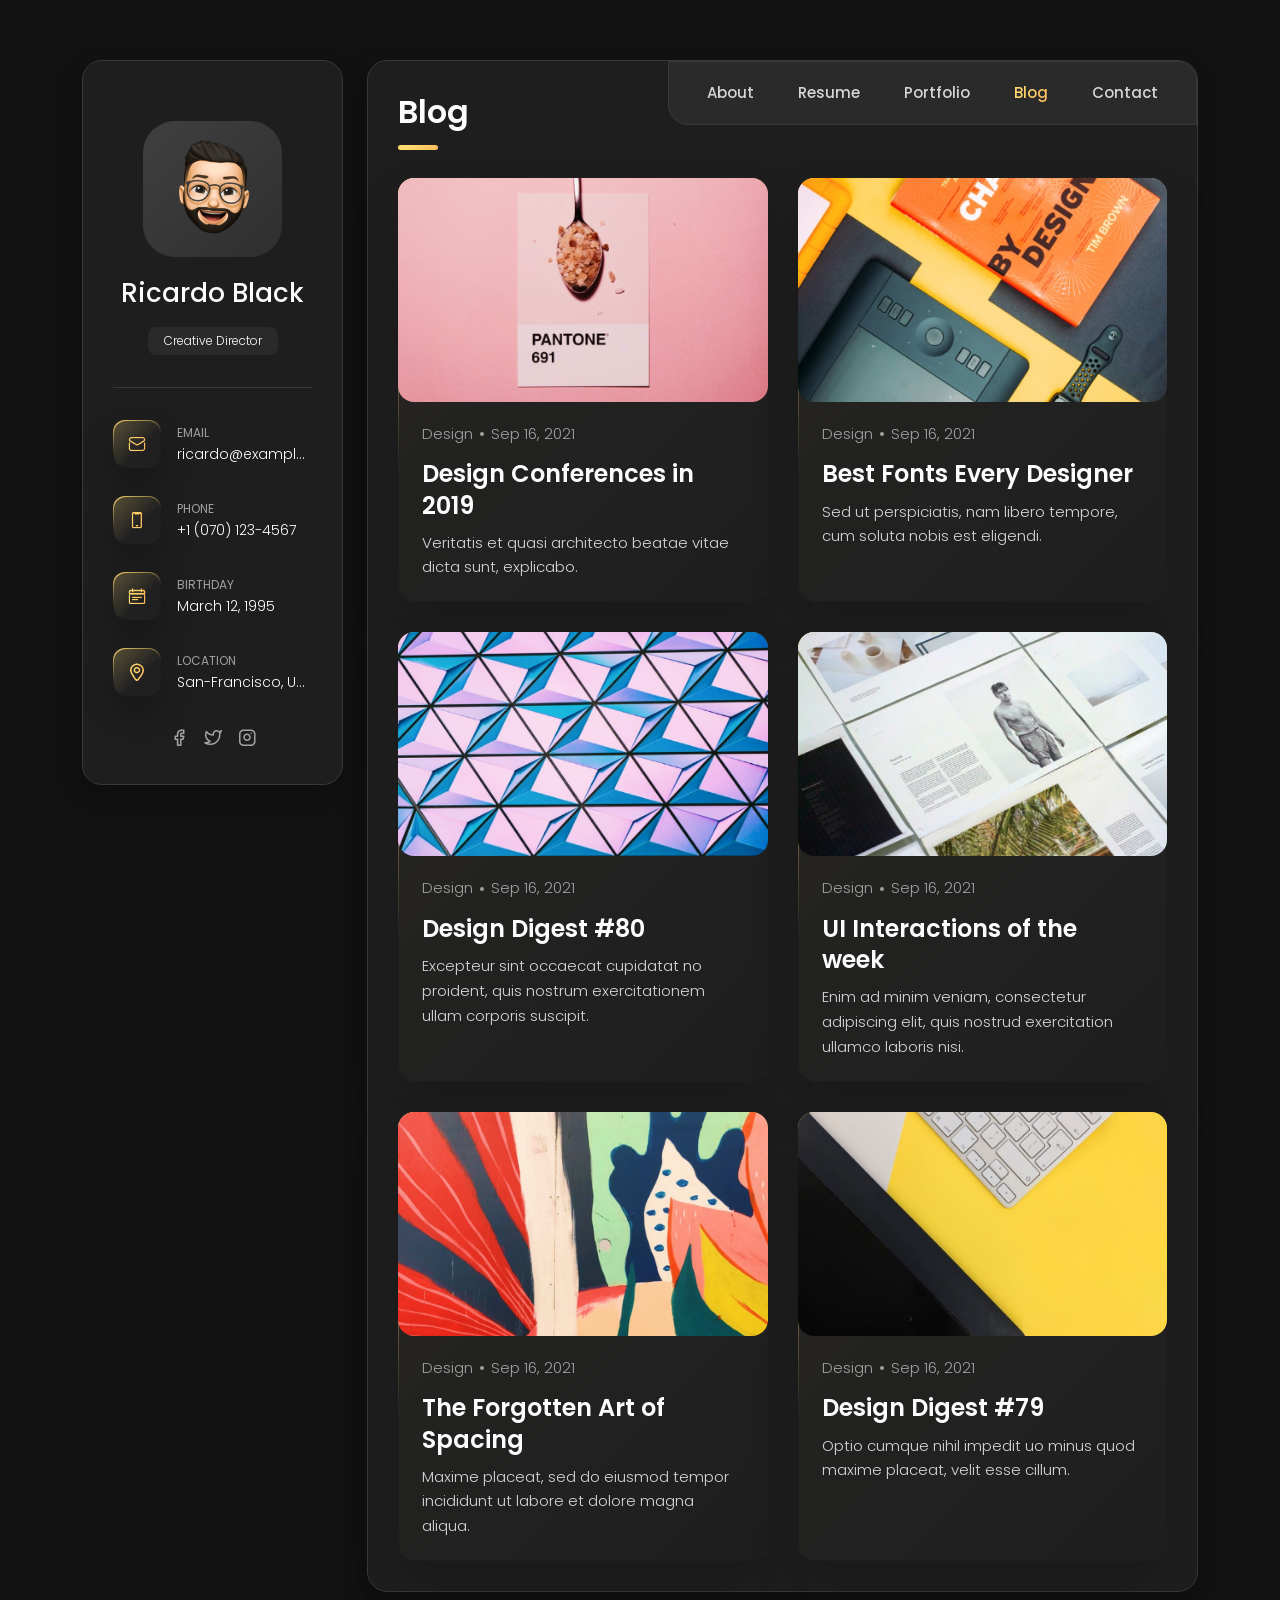
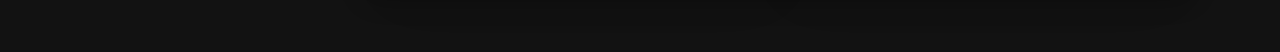
==== blog.html @ 5ff0d402 "Carga template" ====
<!DOCTYPE html>
<html lang="en">


<!-- Mirrored from art-template.ru/vcard4/blog.html by HTTrack Website Copier/3.x [XR&CO'2014], Tue, 07 Sep 2021 22:34:24 GMT -->
<head>
    <meta charset="utf-8" />
    <title>vCard - Blog</title>

	<!-- Meta Data -->
	<meta http-equiv="X-UA-Compatible" content="IE=edge">
	<meta name="viewport" content="width=device-width, initial-scale=1, shrink-to-fit=no">
	<meta name="format-detection" content="telephone=no"/>
    <meta name="format-detection" content="address=no"/>
    <meta name="author" content="ArtTemplate" />
    <meta name="description" content="vCard" />

    <!-- Twitter data -->
    <meta name="twitter:card" content="summary_large_image">
    <meta name="twitter:site" content="@ArtTemplates">
    <meta name="twitter:title" content="vCard">
    <meta name="twitter:description" content="vCard">
    <meta name="twitter:image" content="assets/images/social.html">

    <!-- Open Graph data -->
    <meta property="og:title" content="ArtTemplate" />
    <meta property="og:type" content="website" />
    <meta property="og:url" content="your url website" />
    <meta property="og:image" content="assets/images/social.html" />
    <meta property="og:description" content="vCard" />
    <meta property="og:site_name" content="vCard" />

	<!-- Favicons -->
	<link rel="apple-touch-icon" sizes="144x144" href="assets/images/favicons/apple-touch-icon-144x144.png">
	<link rel="apple-touch-icon" sizes="114x114" href="assets/images/favicons/apple-touch-icon-114x114.png">
	<link rel="apple-touch-icon" sizes="72x72" href="assets/images/favicons/apple-touch-icon-72x72.png">
	<link rel="apple-touch-icon" sizes="57x57" href="assets/images/favicons/apple-touch-icon-57x57.png">
	<link rel="shortcut icon" href="assets/images/favicons/favicon.png" type="image/png">

    <!-- Styles -->
	<link rel="stylesheet" type="text/css" href="assets/styles/vendors/bootstrap.min.css"/>
	<link rel="stylesheet" type="text/css" href="assets/styles/style.css"/>
	
</head>
<body>
    <main class="main">
	    <div class="container gutter-top gutter-bottom">
		    <div class="row sticky-parent">
			    <!-- Sidebar -->
                <aside class="col-12 col-md-12 col-xl-3">
				    <div class="sidebar box-outer sticky-column">
						<!-- My photo -->
						<div class="sidebar__base-info">
					    	<figure class="avatar-box">
                                <img src="assets/images/my-avatar.png" alt="Ricardo Black">
						    </figure>

						    <div class="text-xl-center">
						        <h3 class="title title--h3 sidebar__name">Ricardo Black</h3>
							    <div class="badge">Creative Director</div>
						    </div>

							<button class="btn btn--small btn--icon-right sidebar__btn js-btn-toggle"><span>Show Contacts</span><i class="feathericon-chevron-down"></i></button>
						</div>

						<div class="sidebar__additional-info js-show">
							<div class="separation"></div>
		                    <ul class="details-info">
							    <!-- Email -->
							    <li class="details-info__item">
							        <span class="box icon-box"><i class="font-icon icon-envelope"></i></span>
								    <div class="contacts-block__info">
									    <span class="overhead">Email</span>
									    <a class="text-overflow" href="mailto:ricardo@example.com" title="ricardo@example.com">ricardo@example.com</a>
								    </div>
							    </li>
							    <!-- Phone -->
						 	    <li class="details-info__item">
								    <span class="box icon-box"><i class="font-icon icon-phone"></i></span>
								    <div class="contacts-block__info">
									    <span class="overhead">Phone</span>
							            <span class="text-overflow" title="+1 (070) 123-4567">+1 (070) 123-4567</span>
								    </div>	
							    </li>
								<!-- Birthday -->
					            <li class="details-info__item">
								    <span class="box icon-box"><i class="font-icon icon-calendar"></i></span>
								    <div class="contacts-block__info">
									    <span class="overhead">Birthday</span>
							            <span class="text-overflow" title="March 12, 1995">March 12, 1995</span>
								    </div>
							    </li>
								<!-- Location -->
						        <li class="details-info__item">
								    <span class="box icon-box"><i class="font-icon icon-location"></i></span>
								    <div class="contacts-block__info">
									    <span class="overhead">Location</span>
									    <span class="text-overflow" title="San-Francisco, USA">San-Francisco, USA</span>
								    </div>
							    </li>
					        </ul>
						    <div class="separation d-xl-none"></div>

						    <!-- Social -->
						    <div class="social">
							    <a class="social__link" href="https://www.facebook.com/"><i class="feathericon-facebook"></i></a>
							    <a class="social__link" href="https://www.behance.com/"><i class="feathericon-twitter"></i></a>
						  	    <a class="social__link" href="https://www.linkedin.com/"><i class="feathericon-instagram"></i></a>
						    </div>
						</div>	
					</div>	
		        </aside>
		        
				<!-- Content -->
		        <div class="col-12 col-md-12 col-xl-9">
				    <div class="box-outer pb-0">
					    <!-- Menu -->
						<div class="nav-container">
						    <ul class="nav">
                                <li class="nav__item"><a href="index-2.html">About</a></li>
								<li class="nav__item"><a href="resume.html">Resume</a></li>
                                <li class="nav__item"><a href="portfolio.html">Portfolio</a></li>
                                <li class="nav__item"><a class="active" href="blog.html">Blog</a></li>
                                <li class="nav__item"><a href="contact.html">Contact</a></li>
                            </ul>
						</div>
						
					    <!-- About -->
						<div class="pb-0 pb-sm-2">
		                    <h1 class="title title--h1 title__separate">Blog</h1>
					    </div>

						<!-- News -->
						<div class="news-grid">
							<!-- Post -->
							<article class="news-item box">
							    <div class="news-item__image-wrap">
									<a class="news-item__link" href="single-post.html"></a>
								    <img class="cover lazyload" src="assets/images/news/news-1.html" alt="" />
								</div>
								<div class="news-item__caption">
									<div class="news-item__date"><span>Design</span>Sep 16, 2021</div>
								    <h2 class="title title--h2"><a href="single-post.html">Design Conferences in 2019</a></h2>
									<p>Veritatis et quasi architecto beatae vitae dicta sunt, explicabo.</p>
								</div>
							</article>

							<!-- Post -->
							<article class="news-item box">
							    <div class="news-item__image-wrap">
									<a class="news-item__link" href="single-post.html"></a>
								    <img class="cover lazyload" src="assets/images/news/news-2.jpg" alt="" />
								</div>
								<div class="news-item__caption">
									<div class="news-item__date"><span>Design</span>Sep 16, 2021</div>
								    <h2 class="title title--h2"><a href="single-post.html">Best Fonts Every Designer</a></h2>
									<p>Sed ut perspiciatis, nam libero tempore, cum soluta nobis est eligendi.</p>
								</div>
							</article>

							<!-- Post -->
							<article class="news-item box">
							    <div class="news-item__image-wrap">
									<a class="news-item__link" href="single-post.html"></a>
								    <img class="cover lazyload" src="assets/images/news/news-3.jpg" alt="" />
								</div>
								<div class="news-item__caption">
									<div class="news-item__date"><span>Design</span>Sep 16, 2021</div>
								    <h2 class="title title--h2"><a href="single-post.html">Design Digest #80</a></h2>
									<p>Excepteur sint occaecat cupidatat no proident, quis nostrum exercitationem ullam corporis suscipit.</p>
								</div>
							</article>
							
							<!-- Post -->
							<article class="news-item box">
							    <div class="news-item__image-wrap">
									<a class="news-item__link" href="single-post.html"></a>
								    <img class="cover lazyload" src="assets/images/news/news-4.jpg" alt="" />
								</div>
								<div class="news-item__caption">
									<div class="news-item__date"><span>Design</span>Sep 16, 2021</div>
								    <h2 class="title title--h2"><a href="single-post.html">UI Interactions of the week</a></h2>
									<p>Enim ad minim veniam, consectetur adipiscing elit, quis nostrud exercitation ullamco laboris nisi.</p>
								</div>
							</article>
							
							<!-- Post -->
							<article class="news-item box">
							    <div class="news-item__image-wrap">
									<a class="news-item__link" href="single-post.html"></a>
								    <img class="cover lazyload" src="assets/images/news/news-5.jpg" alt="" />
								</div>
								<div class="news-item__caption">
									<div class="news-item__date"><span>Design</span>Sep 16, 2021</div>
								    <h2 class="title title--h2"><a href="single-post.html">The Forgotten Art of Spacing</a></h2>
									<p>Maxime placeat, sed do eiusmod tempor incididunt ut labore et dolore magna aliqua.</p>
								</div>
							</article>
							
							<!-- Post -->
							<article class="news-item box">
							    <div class="news-item__image-wrap">
									<a class="news-item__link" href="single-post.html"></a>
								    <img class="cover lazyload" src="assets/images/news/news-6.jpg" alt="" />
								</div>
								<div class="news-item__caption">
									<div class="news-item__date"><span>Design</span>Sep 16, 2021</div>
								    <h2 class="title title--h2"><a href="single-post.html">Design Digest #79</a></h2>
									<p>Optio cumque nihil impedit uo minus quod maxime placeat, velit esse cillum.</p>
								</div>
							</article>
						</div><!-- /news-grid -->
					</div><!-- /box-outer -->
		        </div><!-- /col -->
			</div><!-- /sticky -->
		</div><!-- /container -->
    </main>

    <div class="back-to-top"></div>

	<!-- JavaScripts -->
	<script src="assets/js/jquery-3.4.1.min.js"></script>
	<script src="assets/js/plugins.min.js"></script>
    <script src="assets/js/common.js"></script>

</body>

<!-- Mirrored from art-template.ru/vcard4/blog.html by HTTrack Website Copier/3.x [XR&CO'2014], Tue, 07 Sep 2021 22:34:31 GMT -->
</html>
---- assets/styles/style.css ----
/* ------------------------------------------------
 Author: ArtStyles (Art)
 
 Template Name: vCard
 version: 1.1.0
------------------------------------------------ */
/* ------------------------------------------------
 
 - Vendors
 - Font Icons
 - Variables
 - General Styles
 - Typography
 - Form
 - Button
 - Sidebar
 - Sections
 - Navbar
 - Popup
 - Cases
 - Clients
 - Contact
 - Portfolio
 - News
 - Single news
 - Single project
 - Testimonials
 - Timeline
 - Footer
 - Other
 
------------------------------------------------ */
@import url("vendors/swiper.min.css");
@import url("vendors/simplebar.min.css");
@import url("vendors/magnific-popup.css");
@import url("vendors/photoswipe.css");
@import url("vendors/default-skin.css");
@import url("../icons/style-custome-icons.css");
@import url("../icons/feather.css");
@import url("https://fonts.googleapis.com/css2?family=Poppins:wght@300;400;500;600&amp;display=swap");
:root {
  --font-family: 'Poppins', sans-serif;
  --font-base-size: 15px;
  --font-mobile-size: 14px;
  --color-heading: #FCFCFC;
  --color-paragraph: #D6D6D6;
  --color-border: #383838;
  --color-bg: #121212;
  --color-surface-1: #1e1e1f;
  --color-surface-2: #2a2a2b;
  --color-surface-3: #202021;
  --color-accent: #FFDB6E;
  --color-error: #B84C4C;
  --color-gradient: linear-gradient(137.84deg, #FFDB6E 26.31%, #FFBC5E 93.75%);
  --color-gradient-soft: linear-gradient(135deg, rgba(255, 218, 109, 0.0375) 0%, rgba(255, 189, 94, 0) 100%), #1E1E1F;
  --color-gradient-text: linear-gradient(90deg, #FFDB6E, #FFBC5E);
  --color-gradient-border: linear-gradient(155deg, #FFDA6D 0%, rgba(255, 191, 96, 0) 50%);
  --color-gradient-border-gray: linear-gradient(135deg, #404040 0%, rgba(64, 64, 64, 0) 48.44%);
  --color-gradient-gray: linear-gradient(137.84deg, #3F3F40 2.69%, #303030 93.75%);
  --color-gradient-icon: linear-gradient(135deg, rgba(255, 218, 109, 0.25) 0%, rgba(255, 189, 94, 0) 59.86%), #202021;
  --color-btn: linear-gradient(135deg, rgba(45, 45, 46, 0.25) 0%, rgba(27, 27, 28, 0) 100%), #202021;
  --box-shadow-24: -4px 8px 24px rgba(0, 0, 0, 0.25);
  --box-shadow-30: 0px 16px 30px rgba(0, 0, 0, 0.25);
  --box-shadow-40: 0px 16px 40px rgba(0, 0, 0, 0.25);
  --box-shadow-50: 0px 25px 50px rgba(0, 0, 0, 0.15);
  --box-shadow-80: 0px 24px 80px rgba(0, 0, 0, 0.7);
  --radius-32: 32px;
  --radius-20: 20px;
  --radius-18: 18px;
  --radius-16: 16px;
  --radius-14: 14px;
  --radius-12: 12px;
  --radius-8: 8px;
}

/* -----------------------------------------------------------------
    - General Styles
----------------------------------------------------------------- */
*,
::before,
::after {
  background-repeat: no-repeat;
  -webkit-box-sizing: border-box;
          box-sizing: border-box;
}

html {
  -webkit-overflow-scrolling: touch;
  -webkit-box-sizing: border-box;
  box-sizing: border-box;
}

body, html {
  font-size: 1rem;
  -webkit-text-size-adjust: 100%;
}

body {
  background-color: var(--color-bg);
  color: var(--color-paragraph);
  font-family: var(--font-family);
  font-size: var(--font-base-size);
  font-weight: 300;
  line-height: 1.65;
  min-height: 100vh;
  overflow-x: hidden;
  -ms-overflow-style: scrollbar;
  -webkit-font-smoothing: antialiased;
}

@media only screen and (max-width: 580px) {
  body {
    font-size: var(--font-mobile-size);
    line-height: 1.6;
  }
}

html.is-scroll-disabled body {
  height: 100vh;
  overflow: hidden;
}

@media all and (-ms-high-contrast: none), (-ms-high-contrast: active) {
  html.is-scroll-disabled {
    overflow: hidden;
  }
}

.no-scroll {
  overflow: hidden;
  -ms-overflow-style: none;
}

.no-scroll-height {
  overflow-x: hidden;
}

.svg-defs {
  position: absolute;
  height: 0;
  width: 0;
}

img {
  max-width: 100%;
  -webkit-user-select: none;
  -moz-user-select: none;
  -ms-user-select: none;
  user-select: none;
}

figure {
  margin: 0;
}

iframe {
  background-color: var(--color-bg);
  border: 0;
  display: block;
  height: 100%;
  width: 100%;
}

.cover {
  -o-object-fit: cover;
     object-fit: cover;
  -o-object-position: center;
     object-position: center;
  font-family: 'object-fit: cover; object-position: center;';
  height: 100%;
  width: 100%;
}

::-moz-selection {
  background: transparent;
  color: var(--color-accent);
}

::selection {
  background: transparent;
  color: var(--color-accent);
}

.scroll-line {
  background: var(--color-gradient);
  height: 0.1875rem;
  position: fixed;
  top: 0;
  width: 0;
  z-index: 3;
}

/* -----------------------------------------------------------------
    - Typography
----------------------------------------------------------------- */
h1, h2, h3, h4, h5, h6 {
  color: var(--color-heading);
  font-family: var(--font-family);
  font-weight: 600;
  line-height: 1.3;
}

.title--h1 {
  font-size: 2rem;
  margin-bottom: 1.0625rem;
}

@media only screen and (max-width: 580px) {
  .title--h1 {
    font-size: 1.5rem;
  }
}

.title--h2 {
  font-size: 1.5rem;
  margin-bottom: 1.25rem;
}

@media only screen and (max-width: 580px) {
  .title--h2 {
    font-size: 1.125rem;
  }
}

.title--h3 {
  font-size: 1.125rem;
  margin-bottom: 0.5rem;
}

@media only screen and (max-width: 580px) {
  .title--h3 {
    font-size: 1rem;
  }
}

.title--h4 {
  font-size: 1rem;
  margin-bottom: 0.8125rem;
  font-weight: 500;
}

@media only screen and (max-width: 580px) {
  .title--h4 {
    font-size: 0.875rem;
  }
}

.title--h5 {
  font-size: 0.875rem;
}

@media only screen and (max-width: 580px) {
  .title--h5 {
    font-size: 0.75rem;
  }
}

.title--h6 {
  font-size: 0.75rem;
}

@media only screen and (max-width: 580px) {
  .title--h6 {
    font-size: 0.625rem;
  }
}

.title--center {
  text-align: center;
}

.title--tone {
  background: var(--color-gradient-text);
  -webkit-background-clip: text;
  background-clip: text;
  -webkit-text-fill-color: transparent;
}

.title-icon {
  margin-right: 0.5rem;
  margin-top: -0.25rem;
  height: 2.5rem;
  width: 2.5rem;
}

@media only screen and (max-width: 580px) {
  .title-icon {
    height: 2.08333rem;
    width: 2.08333rem;
  }
}

.title__separate {
  margin-bottom: 2.3125rem;
  position: relative;
}

.title__separate::before {
  content: '';
  background: var(--color-gradient);
  border-radius: 0.5rem;
  height: 0.3125rem;
  position: absolute;
  bottom: -1.0625rem;
  left: 0;
  width: 2.5rem;
  z-index: 1;
}

@media only screen and (max-width: 580px) {
  .title__separate {
    margin-bottom: 1.5rem;
  }
  .title__separate::before {
    height: 0.1875rem;
    bottom: -0.625rem;
    width: 1.875rem;
  }
}

.overhead {
  color: var(--color-paragraph);
  font-size: 0.75rem;
  font-weight: 400;
  display: block;
  opacity: .7;
  text-transform: uppercase;
}

@media only screen and (max-width: 580px) {
  .overhead {
    font-size: 0.6875rem;
  }
}

.text-overflow {
  display: block;
  text-overflow: ellipsis;
  overflow: hidden;
  white-space: nowrap;
}

.block-quote {
  font-size: 1.25rem;
  font-weight: 400;
  font-style: italic;
  margin: 1.8125rem 0;
  position: relative;
  line-height: 1.6;
}

@media only screen and (max-width: 991px) {
  .block-quote {
    padding-left: 3.8125rem;
  }
}

@media only screen and (max-width: 580px) {
  .block-quote {
    font-size: 1.125rem;
    margin: 1rem 0;
    padding-left: 0;
    padding-top: 2.8125rem;
  }
  .block-quote p {
    margin-bottom: 0.5rem;
  }
}

.block-quote::before {
  background-image: url(../icons/icon-quote.svg);
  background-repeat: no-repeat;
  background-position: center;
  background-size: cover;
  content: '';
  height: 1.125rem;
  margin: 0 auto;
  position: absolute;
  top: 0.5rem;
  left: -3.125rem;
  width: 1.6875rem;
}

@media only screen and (max-width: 991px) {
  .block-quote::before {
    left: 0;
  }
}

.block-quote__author {
  font-size: 0.875rem;
  font-style: normal;
  display: block;
  margin-top: 0.5625rem;
  padding-left: 3rem;
  position: relative;
}

@media only screen and (max-width: 580px) {
  .block-quote__author {
    font-size: 0.875rem;
    margin-top: 0;
    padding-left: 2rem;
  }
}

.block-quote__author::before {
  content: '';
  background-color: var(--color-heading);
  height: 0.0625rem;
  margin-bottom: auto;
  margin-top: auto;
  position: absolute;
  top: 0;
  bottom: 0;
  left: 0;
  width: 2rem;
}

@media only screen and (max-width: 580px) {
  .block-quote__author::before {
    width: 1rem;
  }
}

a {
  color: var(--color-accent);
  cursor: pointer;
  text-decoration: none;
}

a:hover {
  outline: none;
}

a.decoration--none {
  text-decoration: none;
}

a.link-gradient {
  background: var(--color-gradient-text);
  -webkit-background-clip: text;
  background-clip: text;
  -webkit-text-fill-color: transparent;
  -webkit-text-decoration-skip: objects;
}

.description {
  color: var(--color-paragraph);
  margin-bottom: 1.875rem;
}

.foreword {
  font-size: 1.125rem;
}

/* Badges */
.badge {
  background: var(--color-surface-2);
  font-size: 0.75rem;
  font-weight: 300;
  border-radius: var(--radius-8);
  padding: 0.5rem 1rem;
}

@media only screen and (max-width: 580px) {
  .badge {
    font-size: 0.6875rem;
    padding: 0.375rem 0.75rem;
  }
}

/* -----------------------------------------------------------------
    - Form
----------------------------------------------------------------- */
.input, .textarea, select,
.custom-select {
  background-color: transparent;
  border: 1px solid var(--color-border);
  border-radius: var(--radius-14);
  -webkit-box-shadow: none;
          box-shadow: none;
  color: var(--color-heading);
  font-size: inherit;
  height: auto;
  padding: 0.875rem 1.375rem 0.8125rem;
  position: relative;
  width: 100%;
  -webkit-appearance: none;
  -moz-appearance: none;
  appearance: none;
}

@media only screen and (max-width: 580px) {
  .input, .textarea, select,
  .custom-select {
    padding: 0.8125rem 1.375rem 0.75rem;
  }
}

.input:focus, .textarea:focus, select:focus,
.custom-select:focus {
  background-color: transparent;
  border-color: var(--color-accent);
  color: var(--color-heading);
  -webkit-box-shadow: none;
          box-shadow: none;
  outline: none;
}

.input {
  line-height: inherit;
}

@media all and (-ms-high-contrast: none), (-ms-high-contrast: active) {
  .input {
    line-height: 0;
  }
}

.input__icon {
  padding-left: 3.375rem;
}

@media only screen and (max-width: 580px) {
  .input__icon {
    padding-left: 2.8125rem;
  }
}

.textarea {
  border-radius: var(--radius-14);
  display: block;
  padding: 0.8125rem 1.1875rem;
  resize: none;
}

.form-group {
  margin-bottom: 2rem;
  position: relative;
}

@media only screen and (max-width: 580px) {
  .form-group {
    margin-bottom: 1.6875rem;
  }
}

.help-block {
  position: absolute;
  font-size: 0.75rem;
  line-height: 1.4;
  padding-top: 0.3125rem;
  padding-left: 0.375rem;
}

@media only screen and (max-width: 580px) {
  .help-block {
    font-size: 0.6875rem;
  }
}

.with-errors {
  color: var(--color-error);
}

.has-error input,
.has-error textarea,
.has-error input:focus,
.has-error textarea:focus {
  border-color: var(--color-error);
}

#validator-contact {
  font-size: 0.875rem;
  margin-top: 1rem;
}

.form-control::-webkit-input-placeholder {
  color: var(--color-paragraph);
  opacity: .5;
}

.form-control:-ms-input-placeholder {
  color: var(--color-paragraph);
  opacity: .5;
}

.form-control::-ms-input-placeholder {
  color: var(--color-paragraph);
  opacity: .5;
}

.form-control::placeholder {
  color: var(--color-paragraph);
  opacity: .5;
}

input:invalid,
textarea:invalid {
  outline: none !important;
}

.form-check-input {
  background: transparent;
  border-color: rgba(244, 244, 244, 0.15);
}

.form-check-input:checked {
  background-color: var(--color-accent);
  border-color: var(--color-accent);
}

.form-check-input:checked[type=checkbox] {
  background-image: url("data:image/svg+xml,%3csvg xmlns='http://www.w3.org/2000/svg' viewBox='0 0 20 20'%3e%3cpath fill='none' stroke='%23000' stroke-linecap='round' stroke-linejoin='round' stroke-width='3' d='M6 10l3 3l6-6'/%3e%3c/svg%3e") !important;
}

.form-check-input:checked[type=radio] {
  background-image: url("data:image/svg+xml,%3csvg xmlns='http://www.w3.org/2000/svg' viewBox='-4 -4 8 8'%3e%3ccircle r='2' fill='%23000'/%3e%3c/svg%3e");
}

.form-check-input:focus {
  border-color: var(--color-paragraph);
  -webkit-box-shadow: 0 0 0 0.125rem rgba(244, 244, 244, 0.25);
          box-shadow: 0 0 0 0.125rem rgba(244, 244, 244, 0.25);
}

select,
.custom-select {
  background: url("data:image/svg+xml,%3csvg xmlns='http://www.w3.org/2000/svg' viewBox='0 0 4 5'%3e%3cpath fill='%23fff' d='M2 0L0 2h4zm0 5L0 3h4z'/%3e%3c/svg%3e") no-repeat right 0.1rem center/10px 16px;
}

.dropdown-menu {
  background: var(--color-surface-2);
  border: 1px solid var(--color-border);
  border-radius: var(--radius-12);
  -webkit-box-shadow: var(--box-shadow-50);
          box-shadow: var(--box-shadow-50);
  font-size: inherit;
}

.dropdown-menu::before {
  content: '';
  border-left: 0.375rem solid transparent;
  border-right: 0.375rem solid transparent;
  border-bottom: 0.375rem solid var(--color-border);
  height: 0;
  position: absolute;
  top: -0.375rem;
  left: 1.0625rem;
  width: 0;
}

.dropdown-item {
  color: var(--color-paragraph);
  font-weight: 300;
}

.dropdown-item:hover, .dropdown-item:focus {
  background: var(--color-border);
  color: var(--color-paragraph);
}

.dropdown.dropup .dropdown-menu::before {
  border-left: 0.375rem solid transparent;
  border-right: 0.375rem solid transparent;
  border-top: 0.375rem solid var(--color-border);
  border-bottom: 0.375rem solid transparent;
  top: auto;
  bottom: -0.75rem;
}

.progress {
  display: block;
  background: transparent;
  font-size: 0.9375rem;
  margin-bottom: 1.5rem;
  height: auto;
}

@media only screen and (max-width: 580px) {
  .progress {
    font-size: 0.8125rem;
    margin-bottom: 1rem;
  }
}

.progress:last-child {
  margin-bottom: 0;
}

.progress-bar {
  background-color: var(--color-border);
  border-radius: var(--radius-16);
  height: 0.5rem;
  overflow: inherit;
  position: relative;
  width: 100%;
}

.progress-bar span {
  background: var(--color-gradient);
  border-radius: 1rem;
  display: block;
  overflow: hidden;
  position: relative;
  height: 0.5rem;
  width: 0%;
  -webkit-transition: width .6s ease-in-out;
  transition: width .6s ease-in-out;
  z-index: 1;
}

.progress .progress-text {
  margin-bottom: 0.5rem;
}

.progress .progress-text span {
  color: var(--color-heading);
  font-weight: 500;
}

.btn {
  background: var(--color-gradient-border-gray);
  border-radius: var(--radius-14);
  -webkit-box-shadow: var(--box-shadow-40);
          box-shadow: var(--box-shadow-40);
  border: 0;
  color: var(--color-accent);
  cursor: pointer;
  font-weight: 400;
  font-size: 1rem;
  line-height: initial;
  padding: 1rem 1.5rem;
  position: relative;
  -webkit-transition: all .4s ease-in-out;
  transition: all .4s ease-in-out;
  white-space: nowrap;
  z-index: 0;
}

.btn::before {
  content: '';
  position: absolute;
  top: 1px;
  right: 1px;
  bottom: 1px;
  left: 1px;
  background: var(--color-btn);
  border-radius: inherit;
  -webkit-transition: all .4s ease-in-out;
  transition: all .4s ease-in-out;
  z-index: -1;
}

.btn:hover {
  background: var(--color-gradient-border);
  color: var(--color-accent);
}

.btn:hover::before {
  background: var(--color-gradient-icon);
}

.btn:focus {
  -webkit-box-shadow: var(--box-shadow-40);
          box-shadow: var(--box-shadow-40);
}

.btn .font-icon {
  margin-right: 0.375rem;
}

.btn--small {
  -webkit-box-shadow: var(--box-shadow-30);
          box-shadow: var(--box-shadow-30);
  font-size: 0.75rem;
  padding: 0.625rem 1rem;
}

.btn--small:focus {
  -webkit-box-shadow: var(--box-shadow-30);
          box-shadow: var(--box-shadow-30);
}

.btn--icon-left i {
  margin-right: 0.5rem;
}

.btn--icon-right i {
  margin-left: 0.5rem;
}

@media only screen and (max-width: 580px) {
  .btn {
    font-size: 0.875rem;
    padding: 0.75rem 1.125rem;
  }
}

button:focus {
  outline: none;
}

/* -----------------------------------------------------------------
    - Sidebar
----------------------------------------------------------------- */
.sidebar {
  z-index: 10;
}

@media only screen and (max-width: 1200px) {
  .sidebar {
    margin-bottom: 1.875rem;
  }
}

@media only screen and (max-width: 580px) {
  .sidebar {
    margin-bottom: 1rem;
  }
}

@media only screen and (max-width: 1200px) {
  .sidebar__base-info {
    display: -webkit-box;
    display: -ms-flexbox;
    display: flex;
    -webkit-box-align: center;
        -ms-flex-align: center;
            align-items: center;
  }
  .sidebar__base-info > * {
    min-width: 0;
  }
}

@media only screen and (min-width: 1200px) {
  .sidebar__additional-info {
    display: block !important;
  }
}

@media only screen and (max-width: 1200px) {
  .sidebar__additional-info {
    display: none;
  }
}

@media only screen and (max-width: 1200px) {
  .sidebar__additional-info .details-info__item {
    -webkit-box-flex: 0;
        -ms-flex: 0 0 50%;
            flex: 0 0 50%;
  }
  .sidebar__additional-info .details-info__item:nth-last-child(2), .sidebar__additional-info .details-info__item:nth-last-child(1) {
    margin-bottom: 0;
  }
}

@media only screen and (max-width: 768px) {
  .sidebar__additional-info .details-info__item {
    margin-bottom: 1.25rem;
  }
  .sidebar__additional-info .details-info__item:nth-last-child(2) {
    margin-bottom: 1.25rem;
  }
  .sidebar__additional-info .details-info__item:nth-last-child(1) {
    margin-bottom: 0 !important;
  }
}

@media only screen and (max-width: 580px) {
  .sidebar__additional-info .details-info__item {
    -webkit-box-flex: 0;
        -ms-flex: 0 0 100%;
            flex: 0 0 100%;
  }
  .sidebar__additional-info .details-info__item:nth-last-child(2) {
    margin-bottom: 0.9375rem;
  }
  .sidebar__additional-info .details-info__item:nth-last-child(1) {
    margin-bottom: 0;
  }
}

.sidebar .avatar-box {
  background: var(--color-gradient-gray);
  border-radius: var(--radius-32);
  margin: 1.875rem 1.875rem 1.25rem;
  overflow: hidden;
  height: calc(100% - 3.75rem);
  width: calc(100% - 3.75rem);
  -webkit-transition: all .3s ease-in-out;
  transition: all .3s ease-in-out;
}

@media only screen and (max-width: 1200px) {
  .sidebar .avatar-box {
    -ms-flex-negative: 0;
        flex-shrink: 0;
    margin: 0 1.5rem 0 0;
    height: 7.5rem;
    width: 7.5rem;
  }
}

@media only screen and (max-width: 580px) {
  .sidebar .avatar-box {
    border-radius: var(--radius-20);
    margin: 0 1rem 0 0;
    height: 5rem;
    width: 5rem;
  }
}

.sidebar .avatar-box img {
  -o-object-fit: cover;
     object-fit: cover;
  height: 100%;
  width: 100%;
}

.sidebar__name {
  font-size: 1.625rem;
  font-weight: 500;
  margin-bottom: 1rem;
  position: relative;
}

@media only screen and (max-width: 580px) {
  .sidebar__name {
    font-size: 1.0625rem;
    margin-bottom: 0.625rem;
  }
}

.sidebar__btn {
  position: absolute;
  top: 0;
  right: 0;
  border-top-left-radius: 0;
  border-bottom-right-radius: 0;
  display: none;
}

@media only screen and (max-width: 1200px) {
  .sidebar__btn {
    display: block;
    padding: 0.625rem 1rem;
  }
}

@media only screen and (max-width: 580px) {
  .sidebar__btn {
    padding: 0.625rem;
  }
}

.sidebar__btn i {
  display: none;
}

@media only screen and (max-width: 580px) {
  .sidebar__btn i {
    display: block;
    margin: 0;
  }
  .sidebar__btn span {
    display: none;
  }
}

.contacts-block__info {
  -webkit-box-flex: 1;
      -ms-flex: 1;
          flex: 1;
}

/* Social */
.social {
  text-align: center;
}

.social__link {
  font-size: 1.125rem;
  color: var(--color-heading);
  -webkit-text-fill-color: inherit;
  opacity: .6;
  margin: 0 0.375rem;
}

@media only screen and (max-width: 580px) {
  .social__link {
    font-size: 1rem;
  }
}

.social__link:hover {
  color: inherit;
  opacity: 1;
  text-decoration: none;
}

@media only screen and (max-width: 1200px) {
  .social {
    text-align: left;
  }
}

.sticky-column {
  margin-top: 0;
  -webkit-transition: all .3s ease-in-out;
  transition: all .3s ease-in-out;
}

.sticky-column.is_stuck {
  margin-top: 1.875rem;
}

/* -----------------------------------------------------------------
    - Sections
----------------------------------------------------------------- */
@media (min-width: 1200px) {
  .container {
    max-width: 1140px;
  }
}

@media (min-width: 1300px) {
  .container {
    max-width: 1230px;
  }
}

@media (min-width: 1400px) {
  .container {
    max-width: 1290px;
  }
}

.box {
  background: var(--color-gradient-border);
  position: relative;
  z-index: 0;
}

.box::before {
  content: '';
  position: absolute;
  top: 1px;
  right: 1px;
  bottom: 1px;
  left: 1px;
  background: var(--color-gradient-soft);
  border-radius: inherit;
  z-index: -1;
}

.box--s2 {
  background: var(--color-gradient-border-gray);
}

.box--s2::before {
  background-image: var(--color-btn) !important;
  background-color: var(--color-surface-3) !important;
}

.box-outer {
  background-color: var(--color-surface-1);
  border: 1px solid var(--color-border);
  border-radius: var(--radius-20);
  -webkit-box-shadow: var(--box-shadow-24);
          box-shadow: var(--box-shadow-24);
  padding: 1.875rem;
  position: relative;
}

@media only screen and (max-width: 580px) {
  .box-outer {
    padding: 0.9375rem;
  }
}

.box-inner {
  border-radius: var(--radius-16);
  -webkit-box-shadow: var(--box-shadow-50);
          box-shadow: var(--box-shadow-50);
  padding: 1.875rem;
  margin-bottom: 1.875rem;
}

@media only screen and (max-width: 580px) {
  .box-inner {
    border-radius: var(--radius-14);
    -webkit-box-shadow: var(--box-shadow-30);
            box-shadow: var(--box-shadow-30);
    padding: 1.25rem;
    margin-bottom: 0.9375rem;
  }
}

.icon-box {
  font-size: 1.125rem;
  display: -webkit-inline-box;
  display: -ms-inline-flexbox;
  display: inline-flex;
  -webkit-box-align: center;
      -ms-flex-align: center;
          align-items: center;
  -webkit-box-pack: center;
      -ms-flex-pack: center;
          justify-content: center;
  border-radius: var(--radius-12);
  -webkit-box-shadow: var(--box-shadow-30);
          box-shadow: var(--box-shadow-30);
  line-height: 1;
  margin-right: 1rem;
  height: 3rem;
  width: 3rem;
}

.icon-box > * {
  min-width: 0;
}

.icon-box::before {
  background: var(--color-gradient-icon);
}

.icon-box .font-icon {
  background: var(--color-gradient-text);
  -webkit-background-clip: text;
  background-clip: text;
  -webkit-text-fill-color: transparent;
}

@media only screen and (max-width: 580px) {
  .icon-box {
    font-size: 1rem;
    border-radius: var(--radius-8);
    -webkit-box-shadow: var(--box-shadow-24);
            box-shadow: var(--box-shadow-24);
    height: 1.875rem;
    width: 1.875rem;
  }
}

.box-avatar {
  border-radius: var(--radius-18);
  -webkit-box-shadow: var(--box-shadow-30);
          box-shadow: var(--box-shadow-30);
  height: 5rem;
  width: 5rem;
}

.box-avatar::before {
  background: var(--color-gradient-gray);
}

.box-avatar img {
  -o-object-fit: cover;
     object-fit: cover;
}

.box-avatar--not-border {
  background: var(--color-gradient-gray);
}

.box-avatar--not-border::before {
  display: none;
}

@media only screen and (max-width: 580px) {
  .box-avatar {
    border-radius: var(--radius-14);
    -webkit-box-shadow: var(--box-shadow-24);
            box-shadow: var(--box-shadow-24);
    height: calc(5rem - 1.25rem);
    width: calc(5rem - 1.25rem);
  }
}

.separation {
  background: var(--color-border);
  margin: 2rem 0;
  height: 1px;
  width: 100%;
}

@media only screen and (max-width: 580px) {
  .separation {
    margin: 1rem 0;
  }
}

.js-image {
  background-size: cover;
  background-position: center;
  height: 100%;
  width: 100%;
}

.gutter-top {
  padding-top: 3.75rem;
}

@media only screen and (max-width: 580px) {
  .gutter-top {
    padding-top: 0.9375rem;
  }
}

.gutter-bottom {
  padding-bottom: 3.75rem;
}

@media only screen and (max-width: 580px) {
  .gutter-bottom {
    padding-bottom: 2.5rem;
  }
}

.noGutters-Top {
  margin-top: 0 !important;
}

.noGutters-Bottom {
  margin-bottom: 0 !important;
}

.noGutters-Left {
  margin-left: 0 !important;
}

.noGutters-Right {
  margin-right: 0 !important;
}

/* Details info */
.details-info {
  list-style: none;
  padding-left: 0;
  margin-bottom: 0.5rem;
}

@media only screen and (max-width: 1200px) {
  .details-info {
    display: -webkit-box;
    display: -ms-flexbox;
    display: flex;
    -ms-flex-wrap: wrap;
        flex-wrap: wrap;
    margin-bottom: 0;
  }
  .details-info > * {
    min-width: 0;
  }
}

@media only screen and (max-width: 768px) {
  .details-info {
    display: -webkit-box;
    display: -ms-flexbox;
    display: flex;
    -webkit-box-orient: vertical;
    -webkit-box-direction: normal;
        -ms-flex-direction: column;
            flex-direction: column;
    margin-bottom: 0.5rem;
    font-size: 1rem;
  }
  .details-info > * {
    min-width: 0;
  }
}

@media only screen and (max-width: 580px) {
  .details-info {
    font-size: 0.9375rem;
  }
}

.details-info--inline {
  display: -webkit-box;
  display: -ms-flexbox;
  display: flex;
  -webkit-box-orient: horizontal;
  -webkit-box-direction: normal;
      -ms-flex-direction: row;
          flex-direction: row;
  -ms-flex-wrap: wrap;
      flex-wrap: wrap;
}

.details-info--inline > * {
  min-width: 0;
}

.details-info__item {
  color: var(--color-heading);
  font-size: 0.875rem;
  display: -webkit-box;
  display: -ms-flexbox;
  display: flex;
  -webkit-box-align: center;
      -ms-flex-align: center;
          align-items: center;
  margin-bottom: 1.75rem;
  text-overflow: ellipsis;
  white-space: nowrap;
}

.details-info__item > * {
  min-width: 0;
}

@media only screen and (max-width: 580px) {
  .details-info__item {
    font-size: 0.8125rem;
    margin-bottom: 0.9375rem !important;
  }
}

.details-info__item a {
  color: var(--color-heading);
  -webkit-text-fill-color: inherit;
  text-decoration: none;
}

.details-info__item a:hover {
  color: var(--color-heading);
}

.details-info--inline .details-info__item {
  display: -webkit-inline-box;
  display: -ms-inline-flexbox;
  display: inline-flex;
  -webkit-box-align: center;
      -ms-flex-align: center;
          align-items: center;
  margin-right: 5rem;
}

.details-info--inline .details-info__item > * {
  min-width: 0;
}

.details-info--inline .details-info__item:last-child {
  margin-right: 0;
}

.details-info__info {
  -webkit-box-flex: 1;
      -ms-flex: 1;
          flex: 1;
}

/* -----------------------------------------------------------------
    - Navbar
----------------------------------------------------------------- */
.nav-container {
  background: var(--color-surface-2);
  border: 1px solid var(--color-border);
  border-radius: 0 var(--radius-20) 0 var(--radius-20);
  display: -webkit-box;
  display: -ms-flexbox;
  display: flex;
  -webkit-box-align: center;
      -ms-flex-align: center;
          align-items: center;
  -webkit-box-pack: end;
      -ms-flex-pack: end;
          justify-content: flex-end;
  height: 4rem;
  padding-right: 2.375rem;
  padding-left: 2.375rem;
  position: absolute;
  top: 0;
  right: 0;
  z-index: 1;
}

.nav-container > * {
  min-width: 0;
}

@media only screen and (max-width: 991px) {
  .nav-container {
    -webkit-backdrop-filter: blur(6px);
            backdrop-filter: blur(6px);
    background: rgba(43, 43, 44, 0.75);
    border-radius: var(--radius-20) var(--radius-20) 0 0;
    -webkit-box-shadow: var(--box-shadow-30);
            box-shadow: var(--box-shadow-30);
    display: -webkit-box;
    display: -ms-flexbox;
    display: flex;
    -webkit-box-align: center;
        -ms-flex-align: center;
            align-items: center;
    -webkit-box-pack: center;
        -ms-flex-pack: center;
            justify-content: center;
    position: fixed;
    top: auto;
    bottom: 0;
    left: 0;
    height: 3.8125rem;
    width: 100%;
    z-index: 1112;
  }
  .nav-container > * {
    min-width: 0;
  }
}

@media only screen and (max-width: 580px) {
  .nav-container {
    border-radius: var(--radius-12) var(--radius-12) 0 0;
    height: 3rem;
    padding-right: 1rem;
    padding-left: 1rem;
  }
}

@media only screen and (max-width: 991px) {
  .medium-zoom--opened .nav-container {
    z-index: 10;
  }
}

.nav {
  display: -webkit-box;
  display: -ms-flexbox;
  display: flex;
  -webkit-box-align: center;
      -ms-flex-align: center;
          align-items: center;
  -webkit-box-pack: center;
      -ms-flex-pack: center;
          justify-content: center;
  height: 100%;
  overflow: hidden;
}

.nav > * {
  min-width: 0;
}

@media only screen and (max-width: 768px) {
  .nav {
    font-size: 0.875rem;
  }
}

@media only screen and (max-width: 580px) {
  .nav {
    font-size: 0.6875rem;
  }
}

.nav__item {
  margin-right: 2.75rem;
}

@media only screen and (max-width: 991px) {
  .nav__item {
    margin-right: 2rem;
  }
}

@media only screen and (max-width: 580px) {
  .nav__item {
    margin-right: 1.25rem;
  }
}

.nav__item a {
  background: none;
  color: var(--color-paragraph);
  -webkit-text-fill-color: inherit;
  font-weight: 500;
  opacity: 1;
  -webkit-transition: all .3s ease-in-out;
  transition: all .3s ease-in-out;
}

.nav__item a:hover {
  opacity: .6;
  text-decoration: none;
}

.nav__item a.active {
  background: var(--color-gradient-text);
  -webkit-background-clip: text;
  background-clip: text;
  -webkit-text-fill-color: transparent;
}

.nav__item a.active:hover {
  opacity: 1;
}

.nav__item:last-child {
  margin-right: 0;
}

/* -----------------------------------------------------------------
    - Popup
----------------------------------------------------------------- */
.popup {
  background: var(--color-surface-1);
  border: 1px solid var(--color-border);
  border-radius: var(--radius-20);
  -webkit-box-shadow: var(--box-shadow-80);
          box-shadow: var(--box-shadow-80);
  margin: 1.25rem auto;
  padding: 1.875rem;
  position: relative;
  width: calc(100% - 1.875rem);
  max-width: 43.75rem;
}

@media only screen and (max-width: 580px) {
  .popup {
    border-radius: var(--radius-14);
    margin: 0.9375rem auto;
    padding: 0.9375rem;
    width: calc(100% - 0.9375rem);
  }
}

.mfp-bg {
  background: #0D0D0D;
  opacity: 0.7 !important;
}

.mfp-close {
  background: var(--color-surface-2) !important;
  border-radius: var(--radius-8);
  color: var(--color-heading) !important;
  font-family: 'feather';
  height: 2rem;
  right: 0.9375rem;
  top: 0.9375rem;
  text-indent: -99999px;
  width: 2rem;
}

.mfp-close::before {
  content: '\ea11';
  font-size: 1rem;
  display: -webkit-box;
  display: -ms-flexbox;
  display: flex;
  -webkit-box-align: center;
      -ms-flex-align: center;
          align-items: center;
  -webkit-box-pack: center;
      -ms-flex-pack: center;
          justify-content: center;
  position: absolute;
  top: 0;
  right: 0;
  bottom: 0;
  left: 0;
  text-indent: 0;
}

.mfp-close::before > * {
  min-width: 0;
}

.mfp-close:focus {
  right: 0.9375rem;
  top: 0.9375rem;
}

/* Zoom-in effect */
.mfp-zoom-in {
  /* animate in */
  /* animate out */
}

.mfp-zoom-in .mfp-with-anim {
  opacity: 0;
  -webkit-transition: all 0.2s ease-in-out;
  transition: all 0.2s ease-in-out;
  -webkit-transform: scale(0.8);
          transform: scale(0.8);
}

.mfp-zoom-in.mfp-bg {
  opacity: 0;
  -webkit-transition: all 0.3s ease-out;
  transition: all 0.3s ease-out;
}

.mfp-zoom-in.mfp-ready .mfp-with-anim {
  opacity: 1;
  -webkit-transform: scale(1);
          transform: scale(1);
}

.mfp-zoom-in.mfp-ready.mfp-bg {
  opacity: 0.8;
}

.mfp-zoom-in.mfp-removing .mfp-with-anim {
  -webkit-transform: scale(0.8);
          transform: scale(0.8);
  opacity: 0;
}

.mfp-zoom-in.mfp-removing.mfp-bg {
  opacity: 0;
}

/*  Move-horizontal effect */
.mfp-move-horizontal {
  /* animate in */
  /* animate out */
}

.mfp-move-horizontal .mfp-with-anim {
  opacity: 0;
  -webkit-transition: all 0.3s;
  transition: all 0.3s;
  -webkit-transform: translateX(-50px);
          transform: translateX(-50px);
}

.mfp-move-horizontal.mfp-bg {
  opacity: 0;
  -webkit-transition: all 0.3s;
  transition: all 0.3s;
}

.mfp-move-horizontal.mfp-ready .mfp-with-anim {
  opacity: 1;
  -webkit-transform: translateX(0);
          transform: translateX(0);
}

.mfp-move-horizontal.mfp-ready.mfp-bg {
  opacity: 0.8;
}

.mfp-move-horizontal.mfp-removing .mfp-with-anim {
  -webkit-transform: translateX(50px);
          transform: translateX(50px);
  opacity: 0;
}

.mfp-move-horizontal.mfp-removing.mfp-bg {
  opacity: 0;
}

/* Zoom-out effect */
.mfp-zoom-out {
  /* animate in */
  /* animate out */
}

.mfp-zoom-out .mfp-with-anim {
  opacity: 0;
  -webkit-transition: all 0.3s ease-in-out;
  transition: all 0.3s ease-in-out;
  -webkit-transform: scale(1.3);
          transform: scale(1.3);
}

.mfp-zoom-out.mfp-bg {
  opacity: 0;
  -webkit-transition: all 0.3s ease-out;
  transition: all 0.3s ease-out;
}

.mfp-zoom-out.mfp-ready .mfp-with-anim {
  opacity: 1;
  -webkit-transform: scale(1);
          transform: scale(1);
}

.mfp-zoom-out.mfp-ready.mfp-bg {
  opacity: 0.8;
}

.mfp-zoom-out.mfp-removing .mfp-with-anim {
  -webkit-transform: scale(1.3);
          transform: scale(1.3);
  opacity: 0;
}

.mfp-zoom-out.mfp-removing.mfp-bg {
  opacity: 0;
}

/* -----------------------------------------------------------------
    - Cases
----------------------------------------------------------------- */
.case-item {
  display: -webkit-box;
  display: -ms-flexbox;
  display: flex;
  height: calc(100% - 1.25rem);
  padding-bottom: 1.25rem;
  position: relative;
}

.case-item > * {
  min-width: 0;
}

@media only screen and (max-width: 580px) {
  .case-item {
    display: -webkit-box;
    display: -ms-flexbox;
    display: flex;
    -webkit-box-orient: vertical;
    -webkit-box-direction: normal;
        -ms-flex-direction: column;
            flex-direction: column;
    -webkit-box-align: center;
        -ms-flex-align: center;
            align-items: center;
    text-align: center;
  }
  .case-item > * {
    min-width: 0;
  }
}

.case-item__icon {
  margin-right: 1rem;
  height: 2.5rem;
  width: 2.5rem;
}

@media only screen and (max-width: 580px) {
  .case-item__icon {
    margin-right: 0;
    margin-bottom: 0.8125rem;
  }
}

.case-item div {
  -webkit-box-flex: 1;
      -ms-flex: 1;
          flex: 1;
}

.case-item__caption:last-child {
  margin-bottom: 0;
}

/* -----------------------------------------------------------------
    - Clients
----------------------------------------------------------------- */
.js-carousel-clients {
  padding-top: 0.5rem;
  padding-bottom: 1rem;
}

.js-carousel-clients .swiper-slide {
  text-align: center;
}

.js-carousel-clients .logo-client {
  max-width: 80%;
  -webkit-filter: grayscale(1);
          filter: grayscale(1);
  -webkit-transition: all .5s ease-in-out;
  transition: all .5s ease-in-out;
}

.js-carousel-clients .logo-client:hover {
  -webkit-filter: grayscale(0);
          filter: grayscale(0);
}

/* -----------------------------------------------------------------
    - Contact
----------------------------------------------------------------- */
@media only screen and (max-width: 768px) {
  .contact-form .btn {
    width: 100%;
  }
}

.tabcontent .contact-form {
  padding-bottom: 1.875rem;
}

@media only screen and (max-width: 580px) {
  .tabcontent .contact-form {
    padding-bottom: 1.25rem;
  }
}

.map {
  border-radius: var(--radius-16);
  height: 23.75rem;
  margin-bottom: 2rem;
  position: relative;
  direction: ltr;
}

@media only screen and (max-width: 580px) {
  .map {
    height: 15.625rem;
  }
}

.popover-map-title {
  color: var(--color-surface-1);
  font-size: 1.1875rem;
  margin-top: 0.0625rem;
  margin-bottom: 0.5rem;
}

.popover-map-caption {
  color: var(--color-surface-1);
}

#marker {
  background-image: url("../images/icon-map-pic.svg");
  background-size: cover;
  width: 3.75rem;
  height: 3.75rem;
  cursor: pointer;
}

@media only screen and (max-width: 580px) {
  #marker {
    width: 2.5rem;
    height: 2.5rem;
  }
}

.mapboxgl-popup-content {
  background: var(--color-surface-2) !important;
  border: 1px solid var(--color-border);
  border-radius: var(--radius-8) !important;
  -webkit-box-shadow: var(--box-shadow-30) !important;
          box-shadow: var(--box-shadow-30) !important;
}

.mapboxgl-popup-anchor-bottom .mapboxgl-popup-tip {
  border-top-color: var(--color-border) !important;
}

.mapboxgl-popup-close-button {
  color: var(--color-heading);
}

/* -----------------------------------------------------------------
    - Portfolio
----------------------------------------------------------------- */
.m-item {
  background: var(--color-accent);
  margin-bottom: 30px;
  width: calc(33.333% - 20px);
}

@media only screen and (max-width: 991px) {
  .m-item {
    width: calc(50% - 15px);
  }
}

.gutter-sizer {
  width: 30px;
}

.gallery-grid__item {
  margin-bottom: 1.75rem;
  width: calc(33.333% - 20px);
}

.gallery-grid__item:hover .gallery-grid__image {
  -webkit-transform: scale3d(1.05, 1.05, 1);
          transform: scale3d(1.05, 1.05, 1);
}

.gallery-grid__item:hover .gallery-grid__image-wrap::before {
  background: rgba(13, 13, 13, 0.3);
}

.gallery-grid__item:hover .gallery-grid__image-wrap::after {
  -webkit-transform: scale(1);
          transform: scale(1);
  -webkit-transition: -webkit-transform .6s ease-in-out;
  transition: -webkit-transform .6s ease-in-out;
  transition: transform .6s ease-in-out;
  transition: transform .6s ease-in-out, -webkit-transform .6s ease-in-out;
}

@media only screen and (max-width: 991px) {
  .gallery-grid__item {
    width: calc(50% - 16px);
  }
}

@media only screen and (max-width: 768px) {
  .gallery-grid__item {
    width: 100%;
  }
}

.gallery-grid__image-wrap {
  border-radius: var(--radius-16);
  max-height: 12.75rem;
  height: 13vw;
  overflow: hidden;
  position: relative;
  width: 100%;
  z-index: 1;
}

.gallery-grid__image-wrap::before {
  content: '';
  background: rgba(13, 13, 13, 0);
  height: 100%;
  position: absolute;
  top: 0;
  left: 0;
  width: 100%;
  z-index: 1;
  -webkit-transition: all .5s ease-in-out;
  transition: all .5s ease-in-out;
}

.gallery-grid__image-wrap::after {
  content: '\e95f';
  background: rgba(32, 32, 33, 0.8);
  -webkit-backdrop-filter: blur(6px);
          backdrop-filter: blur(6px);
  border-radius: var(--radius-12);
  font-family: 'feather' !important;
  font-size: 1.125rem;
  color: var(--color-accent) !important;
  display: -webkit-box;
  display: -ms-flexbox;
  display: flex;
  -webkit-box-align: center;
      -ms-flex-align: center;
          align-items: center;
  -webkit-box-pack: center;
      -ms-flex-pack: center;
          justify-content: center;
  height: 3.5rem;
  margin: auto;
  position: absolute;
  top: 0;
  right: 0;
  bottom: 0;
  left: 0;
  width: 3.5rem;
  -webkit-transform: scale(0);
          transform: scale(0);
  -webkit-transition: -webkit-transform .3s ease-in-out;
  transition: -webkit-transform .3s ease-in-out;
  transition: transform .3s ease-in-out;
  transition: transform .3s ease-in-out, -webkit-transform .3s ease-in-out;
  z-index: 2;
}

.gallery-grid__image-wrap::after > * {
  min-width: 0;
}

@media only screen and (max-width: 1200px) {
  .gallery-grid__image-wrap {
    max-height: 23.75rem;
    height: 15.5vw;
  }
}

@media only screen and (max-width: 991px) {
  .gallery-grid__image-wrap {
    height: 13rem;
  }
}

@media only screen and (max-width: 768px) {
  .gallery-grid__image-wrap {
    height: 18rem;
  }
}

@media only screen and (max-width: 580px) {
  .gallery-grid__image-wrap {
    height: 11.875rem;
  }
}

.gallery-grid__image {
  border-radius: var(--radius-16);
  -webkit-transform: scale3d(1, 1, 1);
          transform: scale3d(1, 1, 1);
  -webkit-transition: -webkit-transform .4s ease-in-out;
  transition: -webkit-transform .4s ease-in-out;
  transition: transform .4s ease-in-out;
  transition: transform .4s ease-in-out, -webkit-transform .4s ease-in-out;
}

.gallery-grid__caption {
  padding: 0 0.5rem;
}

.gallery-grid__title {
  font-size: 0.9375rem;
  font-weight: 300;
  color: var(--color-heading);
  margin-top: 1rem;
  margin-bottom: 0;
}

.gallery-grid__category {
  font-size: 0.875rem;
  color: var(--color-paragraph);
  display: block;
  opacity: .7;
}

@media only screen and (min-width: 769px) {
  .filter {
    display: -webkit-inline-box;
    display: -ms-inline-flexbox;
    display: inline-flex;
    -ms-flex-wrap: wrap;
        flex-wrap: wrap;
    list-style: none;
    margin-bottom: 1.75rem;
    padding: 0;
  }
  .filter > * {
    min-width: 0;
  }
  .filter__item {
    padding-right: 1.1875rem;
  }
  .filter__item:first-child {
    display: none;
  }
  .filter__item:last-child {
    padding-right: 0;
  }
  .filter__item.active a {
    cursor: default;
    opacity: 1 !important;
    background: var(--color-gradient-text);
    -webkit-background-clip: text;
    background-clip: text;
    -webkit-text-fill-color: transparent;
    -webkit-text-decoration-skip: objects;
  }
  .filter__link {
    color: var(--color-paragraph);
    font-weight: 500;
    padding: 0 0.25rem;
    text-decoration: none;
    display: block;
    overflow: hidden;
    opacity: 1;
    position: relative;
    -webkit-transition: all .4s ease-in-out;
    transition: all .4s ease-in-out;
  }
  .filter__link:hover {
    color: inherit;
    opacity: .7;
    text-decoration: none;
  }
}

.select .placeholder {
  display: none;
}

@media only screen and (max-width: 768px) {
  .select {
    border: 1px solid var(--color-border);
    border-radius: var(--radius-14);
    display: block;
    margin-bottom: 2rem;
    padding: 0.1875rem 1rem;
    position: relative;
    vertical-align: middle;
    text-align: left;
    -webkit-user-select: none;
       -moz-user-select: none;
        -ms-user-select: none;
            user-select: none;
    width: 100%;
    -webkit-touch-callout: none;
    z-index: 2;
  }
  .select .placeholder {
    cursor: pointer;
    display: block;
    padding: 0.5rem 0;
    position: relative;
    z-index: 1;
  }
  .select .placeholder:after {
    position: absolute;
    top: 50%;
    right: 0.125rem;
    -webkit-transform: translateY(-50%);
            transform: translateY(-50%);
    font-family: 'icomoon';
    content: '\e90e';
    z-index: 10;
  }
  .select.is-open .placeholder:after {
    content: '\e90f';
  }
  .select.is-open ul {
    display: block;
  }
  .select ul {
    background-color: var(--color-surface-1);
    border: 1px solid var(--color-border);
    -webkit-box-shadow: var(--box-shadow-40);
            box-shadow: var(--box-shadow-40);
    border-radius: var(--radius-14);
    display: none;
    max-height: 37.5rem;
    overflow: hidden;
    overflow-y: auto;
    padding: 0.5625rem 0;
    position: absolute;
    top: 100%;
    left: 0;
    width: 100%;
    z-index: 100;
  }
  .select ul li {
    display: block;
    text-align: left;
    padding: 0.5rem 1rem;
    cursor: pointer;
  }
  .select ul li:hover {
    background-color: var(--color-surface-2);
  }
  .select ul li:hover a {
    color: var(--color-accent);
  }
  .select ul li:first-child {
    display: none;
  }
  .select ul li a {
    color: var(--color-paragraph);
    text-decoration: none;
  }
}

@media only screen and (max-width: 580px) {
  .select {
    margin-bottom: 1.5rem;
  }
}

/* -----------------------------------------------------------------
    - News
----------------------------------------------------------------- */
.news-grid {
  display: -webkit-box;
  display: -ms-flexbox;
  display: flex;
  -ms-flex-wrap: wrap;
      flex-wrap: wrap;
  margin-left: -0.9375rem;
  margin-right: -0.9375rem;
}

.news-grid > * {
  min-width: 0;
}

@media only screen and (max-width: 991px) {
  .news-grid {
    margin-left: 0;
    margin-right: 0;
  }
}

.news-item {
  border-radius: var(--radius-16);
  -webkit-box-shadow: var(--box-shadow-50);
          box-shadow: var(--box-shadow-50);
  margin-bottom: 1.875rem;
  margin-left: 0.9375rem;
  margin-right: 0.9375rem;
  padding: 0;
  width: calc(50% - 30px);
}

@media only screen and (max-width: 991px) {
  .news-item {
    margin-left: 0;
    margin-right: 0;
    width: 100%;
  }
}

@media only screen and (max-width: 580px) {
  .news-item {
    margin-bottom: 1.25rem;
  }
}

.news-item__image-wrap {
  overflow: hidden;
  border-radius: var(--radius-16);
  height: 14rem;
  position: relative;
}

@media only screen and (max-width: 991px) {
  .news-item__image-wrap {
    height: 18rem;
  }
}

@media only screen and (max-width: 580px) {
  .news-item__image-wrap {
    border-radius: var(--radius-12);
    height: 12rem;
  }
}

.news-item__image-wrap img {
  -webkit-transform: scale(1);
          transform: scale(1);
  -webkit-transition: -webkit-transform .3s ease-in-out;
  transition: -webkit-transform .3s ease-in-out;
  transition: transform .3s ease-in-out;
  transition: transform .3s ease-in-out, -webkit-transform .3s ease-in-out;
}

.news-item:hover .news-item__image-wrap img {
  -webkit-transform: scale(1.05);
          transform: scale(1.05);
  -webkit-transition: -webkit-transform .3s ease-in-out;
  transition: -webkit-transform .3s ease-in-out;
  transition: transform .3s ease-in-out;
  transition: transform .3s ease-in-out, -webkit-transform .3s ease-in-out;
}

.news-item__date {
  margin-bottom: 0.75rem;
  opacity: .7;
}

.news-item__date span {
  display: inline-block;
  padding-right: 1.125rem;
  position: relative;
}

.news-item__date span::after {
  content: '';
  background: var(--color-paragraph);
  border-radius: 50%;
  height: 0.25rem;
  margin: auto;
  position: absolute;
  top: 0;
  right: 0.4375rem;
  bottom: 0;
  width: 0.25rem;
}

.news-item__link {
  position: absolute;
  height: 100%;
  width: 100%;
  z-index: 2;
}

.news-item__caption {
  padding: 1.25rem 1.5rem 0.375rem;
}

@media only screen and (max-width: 580px) {
  .news-item__caption {
    padding: 1.1875rem 1rem 0;
  }
}

.news-item .title {
  margin-bottom: 0.625rem;
}

.news-item .title a {
  color: var(--color-heading);
  -webkit-transition: all .3s ease-in-out;
  transition: all .3s ease-in-out;
}

.news-item .title a:hover {
  background: var(--color-gradient-text);
  -webkit-background-clip: text;
  background-clip: text;
  -webkit-text-fill-color: transparent;
}

/* -----------------------------------------------------------------
    - Single post
----------------------------------------------------------------- */
.header-post {
  margin-top: 1rem;
  text-align: center;
}

@media only screen and (max-width: 580px) {
  .header-post {
    margin-top: 1rem;
  }
}

.header-post .title {
  font-size: 2.5rem;
  margin-bottom: 1.5rem;
}

@media only screen and (max-width: 991px) {
  .header-post .title {
    font-size: 2.25rem;
    margin-bottom: 1.125rem;
  }
}

@media only screen and (max-width: 768px) {
  .header-post .title {
    font-size: 2rem;
  }
}

@media only screen and (max-width: 580px) {
  .header-post .title {
    font-size: 1.75rem;
    margin-bottom: 1rem;
  }
}

.header-post__image-wrap {
  height: 25rem;
  margin-left: -1.875rem;
  margin-right: -1.875rem;
  margin-bottom: 2.5rem;
}

@media only screen and (max-width: 580px) {
  .header-post__image-wrap {
    height: 15rem;
    margin-left: -1.25rem;
    margin-right: -1.25rem;
    margin-bottom: 1.5rem;
  }
}

.caption-post {
  margin-left: auto;
  margin-right: auto;
  margin-bottom: 2rem;
  width: 80%;
}

@media only screen and (max-width: 991px) {
  .caption-post {
    width: 100%;
  }
}

@media only screen and (max-width: 580px) {
  .caption-post {
    margin-bottom: 1.1875rem;
  }
}

.gallery-post {
  display: -webkit-box;
  display: -ms-flexbox;
  display: flex;
  -ms-flex-wrap: wrap;
      flex-wrap: wrap;
  margin-left: -1rem;
  margin-right: -1rem;
}

.gallery-post > * {
  min-width: 0;
}

@media only screen and (max-width: 580px) {
  .gallery-post {
    margin-left: 0;
    margin-right: 0;
  }
}

.gallery-post__item {
  -webkit-box-flex: calc(50% - 32px);
      -ms-flex: calc(50% - 32px);
          flex: calc(50% - 32px);
  height: auto;
  max-height: 80vw;
  margin-left: 1rem;
  margin-right: 1rem;
  width: calc(50% - 32px);
}

@media only screen and (max-width: 580px) {
  .gallery-post__item {
    -webkit-box-flex: 100%;
        -ms-flex: 100%;
            flex: 100%;
    margin-left: 0;
    margin-right: 0;
    margin-bottom: 1rem;
    width: 100%;
  }
}

.gallery-post__caption {
  font-size: 0.8125rem;
  font-style: italic;
  padding: 1rem 1rem 2rem;
  text-align: center;
  width: 100%;
}

@media only screen and (max-width: 580px) {
  .gallery-post__caption {
    padding: 0 0 1rem;
  }
}

.gallery-post__caption a {
  color: var(--color-accent);
}

.footer-post {
  display: -webkit-box;
  display: -ms-flexbox;
  display: flex;
  -webkit-box-align: center;
      -ms-flex-align: center;
          align-items: center;
  -webkit-box-pack: center;
      -ms-flex-pack: center;
          justify-content: center;
  -ms-flex-wrap: wrap;
      flex-wrap: wrap;
  margin-bottom: 2rem;
  margin-top: 2rem;
  padding-top: 2rem;
  position: relative;
}

.footer-post > * {
  min-width: 0;
}

@media only screen and (max-width: 580px) {
  .footer-post {
    margin-bottom: 1rem;
    margin-top: 1rem;
  }
}

.footer-post::before {
  content: '';
  background-color: var(--color-border);
  height: 0.0625rem;
  margin: auto;
  position: absolute;
  top: 0;
  right: 0;
  left: 0;
  max-width: 6.25rem;
  width: 15%;
}

.footer-post__share {
  display: -webkit-box;
  display: -ms-flexbox;
  display: flex;
  -webkit-box-align: baseline;
      -ms-flex-align: baseline;
          align-items: baseline;
  font-size: 0.8125rem;
  color: var(--color-paragraph);
  margin: 0 1.0625rem;
}

.footer-post__share > * {
  min-width: 0;
}

@media only screen and (max-width: 580px) {
  .footer-post__share {
    margin: 0 0.375rem;
  }
}

.footer-post__share:hover {
  color: var(--color-accent);
  text-decoration: none;
}

.footer-post__share .font-icon {
  margin-right: 0.6875rem;
}

@media only screen and (max-width: 580px) {
  .footer-post__share span {
    display: none;
  }
}

.comment-box {
  display: -webkit-box;
  display: -ms-flexbox;
  display: flex;
  -webkit-box-orient: vertical;
  -webkit-box-direction: normal;
      -ms-flex-direction: column;
          flex-direction: column;
}

.comment-box > * {
  min-width: 0;
}

.comment-box .comment-box {
  margin-left: 3rem;
}

@media only screen and (max-width: 580px) {
  .comment-box .comment-box {
    margin-left: 1.1875rem;
  }
}

.comment-box__inner {
  border-radius: var(--radius-16);
  -webkit-box-shadow: var(--box-shadow-50);
          box-shadow: var(--box-shadow-50);
  display: -webkit-box;
  display: -ms-flexbox;
  display: flex;
  margin-bottom: 1.25rem;
  padding: 1.25rem 1.25rem 1rem 1.25rem;
}

.comment-box__inner > * {
  min-width: 0;
}

@media only screen and (max-width: 580px) {
  .comment-box__inner {
    border-radius: var(--radius-12);
    -webkit-box-shadow: var(--box-shadow-30);
            box-shadow: var(--box-shadow-30);
    -webkit-box-orient: vertical;
    -webkit-box-direction: normal;
        -ms-flex-direction: column;
            flex-direction: column;
    padding: 1rem;
    margin-bottom: 1rem;
  }
}

.comment-box__body {
  -webkit-box-flex: 1;
      -ms-flex: 1;
          flex: 1;
  padding-left: 1rem;
}

@media only screen and (max-width: 580px) {
  .comment-box__body {
    margin-top: 0.75rem;
    padding-left: 0rem;
  }
}

.comment-box__body p {
  margin-bottom: 0.6875rem;
}

@media only screen and (max-width: 580px) {
  .comment-box__body p {
    margin-bottom: 0.5rem;
  }
}

.comment-box__body .emoji {
  margin: 0 0.3125rem;
  vertical-align: bottom;
}

@media only screen and (max-width: 580px) {
  .comment-box__body .emoji {
    margin: 0 0.125rem;
    height: 1.0625rem;
    width: 1.0625rem;
  }
}

.comment-box__details {
  display: -webkit-box;
  display: -ms-flexbox;
  display: flex;
  -webkit-box-pack: justify;
      -ms-flex-pack: justify;
          justify-content: space-between;
  font-size: 1.125rem;
  margin-top: 0.5rem;
  margin-bottom: 0.5rem;
}

.comment-box__details > * {
  min-width: 0;
}

@media only screen and (max-width: 580px) {
  .comment-box__details {
    font-size: 0.9375rem;
    -webkit-box-orient: vertical;
    -webkit-box-direction: normal;
        -ms-flex-direction: column;
            flex-direction: column;
    margin-top: 0;
  }
}

.comment-box__details a {
  text-decoration: none;
}

.comment-box__details-date {
  font-size: 0.75rem;
  font-weight: 400;
  opacity: .5;
}

@media only screen and (max-width: 580px) {
  .comment-box__details-date {
    font-size: 0.75rem;
    margin-top: 0.3125rem;
  }
}

.comment-box .avatar {
  margin-right: 1rem;
  -ms-flex-negative: 0;
      flex-shrink: 0;
}

.comment-box__footer {
  display: -webkit-inline-box;
  display: -ms-inline-flexbox;
  display: inline-flex;
  list-style: none;
  margin: 0;
  padding: 0;
}

.comment-box__footer > * {
  min-width: 0;
}

.comment-box__footer li {
  cursor: pointer;
  font-weight: 400;
  margin-right: 2rem;
}

@media only screen and (max-width: 580px) {
  .comment-box__footer li {
    margin-right: 1rem;
  }
}

.comment-box__footer li:last-child {
  margin-right: 0;
}

.comment-box__footer .font-icon {
  font-size: 1rem;
  vertical-align: text-bottom;
}

@media only screen and (max-width: 580px) {
  .comment-box__footer .font-icon {
    font-size: 0.875rem;
  }
}

.comment-form {
  margin-top: 1rem;
  position: relative;
}

.comment-form .textarea {
  padding: 1.5rem 4.5rem;
  max-height: 12.5rem;
  overflow: hidden !important;
}

@media only screen and (max-width: 580px) {
  .comment-form .textarea {
    padding: 0.875rem 3.25rem;
  }
}

.comment-form .btn {
  height: 3rem;
  margin-bottom: auto;
  margin-top: auto;
  padding: 0;
  position: absolute;
  top: 0;
  bottom: 0;
  width: 3rem;
}

@media only screen and (max-width: 580px) {
  .comment-form .btn {
    height: 2.14286rem;
    width: 2.14286rem;
  }
}

.comment-form .btn i {
  background: var(--color-gradient-text);
  -webkit-background-clip: text;
  background-clip: text;
  -webkit-text-fill-color: transparent;
  -webkit-text-decoration-skip: objects;
  cursor: pointer;
  font-size: 1rem;
  margin: 0;
}

@media only screen and (max-width: 580px) {
  .comment-form .btn i {
    font-size: 1rem;
  }
}

.comment-form .btn-submit {
  right: 0;
  margin-right: 0.75rem;
}

@media only screen and (max-width: 580px) {
  .comment-form .btn-submit {
    margin-right: 0.625rem;
  }
}

.comment-form .btn-emoji {
  line-height: 0;
}

.comment-form .dropdown {
  height: 1.1875rem;
  line-height: 1.2;
  margin-top: auto;
  margin-bottom: auto;
  margin-left: 0.75rem;
  position: absolute;
  top: 0;
  bottom: 0;
}

.comment-form .dropdown-menu {
  background: var(--color-surface-2);
  border: 1px solid var(--color-border);
  border-radius: var(--radius-16);
  -webkit-box-shadow: var(--box-shadow-50);
          box-shadow: var(--box-shadow-50);
  margin-left: -1rem;
  min-width: 14.9375rem;
  max-width: 14.9375rem;
}

.comment-form .dropdown-menu::before {
  content: '';
  height: 0;
  border-left: 0.375rem solid transparent;
  border-right: 0.375rem solid transparent;
  border-top: 0.375rem solid var(--color-surface-2);
  position: absolute;
  bottom: -0.375rem;
  left: 1rem;
  width: 0;
}

@media only screen and (max-width: 580px) {
  .comment-form .dropdown {
    margin-left: 0.625rem;
  }
}

.emoji-wrap {
  display: -webkit-box;
  display: -ms-flexbox;
  display: flex;
  -ms-flex-pack: distribute;
      justify-content: space-around;
  -ms-flex-wrap: wrap;
      flex-wrap: wrap;
  padding: 0.375rem 0.8125rem 0.1875rem;
}

.emoji-wrap > * {
  min-width: 0;
}

.emoji-wrap .emoji {
  cursor: pointer;
  border-radius: 0.1875rem;
  margin: 0.125rem;
  padding: 0.1875rem;
}

.emoji-wrap .emoji:hover {
  background-color: var(--color-bg);
}

.scroll-line {
  height: 0.1875rem;
  position: fixed;
  top: 0;
  width: 0;
  z-index: 3;
}

.social-auth {
  color: var(--color-heading);
  list-style: none;
  padding: 0;
  margin-top: 1rem;
}

@media only screen and (max-width: 580px) {
  .social-auth {
    font-size: 0.875rem;
  }
}

.social-auth__item {
  display: -webkit-inline-box;
  display: -ms-inline-flexbox;
  display: inline-flex;
  margin-right: 0.375rem;
}

.social-auth__item > * {
  min-width: 0;
}

.social-auth__link {
  color: var(--color-heading);
}

.social-auth__link:hover {
  color: var(--color-heading);
  opacity: .7;
}

.social-auth .font-icon {
  border-radius: 50%;
  font-size: 0.75rem;
  padding: 0.375rem;
}

@media only screen and (max-width: 580px) {
  .social-auth .font-icon {
    font-size: 0.6875rem;
  }
}

.social-auth .icon-facebook {
  background-color: #3B5998;
}

.social-auth .icon-twitter {
  background-color: #55ACEE;
}

.social-auth .icon-dribbble {
  background-color: #F26798;
}

.social-auth .icon-behance {
  background-color: #4176FA;
}

/* -----------------------------------------------------------------
    - Single project
----------------------------------------------------------------- */
.header-project {
  margin-top: 1.5rem;
  margin-bottom: 2.5rem;
  position: relative;
}

@media only screen and (max-width: 580px) {
  .header-project {
    margin-top: 1rem;
    margin-bottom: 1.875rem;
  }
}

.header-project .title {
  margin-bottom: 1.5rem;
  position: absolute;
  bottom: 0;
  left: 0;
  z-index: 2;
}

@media only screen and (max-width: 580px) {
  .header-project .title {
    font-size: 1.25rem;
    margin-bottom: 0.75rem;
  }
}

.header-project__image-wrap {
  height: 25rem;
  margin-left: -1.875rem;
  margin-right: -1.875rem;
  position: relative;
}

.header-project__image-wrap::before {
  content: '';
  background: -webkit-gradient(linear, left top, left bottom, from(rgba(13, 13, 13, 0)), color-stop(68.23%, rgba(13, 13, 13, 0.4)), to(rgba(13, 13, 13, 0.4)));
  background: linear-gradient(180deg, rgba(13, 13, 13, 0) 0%, rgba(13, 13, 13, 0.4) 68.23%, rgba(13, 13, 13, 0.4) 100%);
  height: 100%;
  position: absolute;
  top: 0;
  left: 0;
  width: 100%;
  z-index: 1;
}

@media only screen and (max-width: 580px) {
  .header-project__image-wrap {
    height: 15.625rem;
    margin-left: -0.9375rem;
    margin-right: -0.9375rem;
    margin-bottom: 1.5rem;
  }
}

/* Slider */
.js-carousel-project {
  margin-top: 2.375rem;
}

.js-carousel-project .swiper-pagination {
  margin-top: 1.875rem;
}

@media only screen and (max-width: 580px) {
  .js-carousel-project {
    margin-top: 1.5rem;
  }
}

.swiper-slide-project {
  height: 19.6875rem;
  max-width: 35rem;
  opacity: .5;
  overflow: hidden;
  -webkit-transition: opacity .3s ease-in-out;
  transition: opacity .3s ease-in-out;
}

.swiper-slide-project.swiper-slide-active {
  opacity: 1;
}

.swiper-slide-project img {
  -o-object-fit: cover;
     object-fit: cover;
  height: 100%;
  width: 100%;
}

@media only screen and (max-width: 580px) {
  .swiper-slide-project {
    height: 9.25rem;
  }
}

/* Button back */
.btn-back {
  color: var(--color-paragraph);
  display: -webkit-box;
  display: -ms-flexbox;
  display: flex;
  -webkit-box-align: center;
      -ms-flex-align: center;
          align-items: center;
}

.btn-back > * {
  min-width: 0;
}

.btn-back:hover {
  color: var(--color-accent);
}

.btn-back i {
  margin-right: 0.5rem;
}

/* -----------------------------------------------------------------
    - Testimonials
----------------------------------------------------------------- */
.swiper-container .swiper-wrapper {
  min-height: 100%;
}

.review-item {
  cursor: pointer;
  display: -webkit-box;
  display: -ms-flexbox;
  display: flex;
  -webkit-box-orient: vertical;
  -webkit-box-direction: normal;
      -ms-flex-direction: column;
          flex-direction: column;
  background-color: var(--color-gradient-soft);
  border-radius: var(--radius-16);
  height: auto;
  padding: 1.875rem 1.875rem 1.5rem;
  margin-top: 2.5rem;
}

.review-item > * {
  min-width: 0;
}

.review-item::before {
  background: var(--color-gradient-soft) url(../icons/icon-quote.svg);
  background-repeat: no-repeat;
  background-position: 0 0, right 1.875rem top 1.5rem;
}

@media only screen and (max-width: 580px) {
  .review-item {
    padding: 1rem;
    margin-top: 1.5rem;
  }
  .review-item::before {
    background-size: 0, 1.5rem;
    background-position: 0 0, right 0.9375rem top 0.9375rem;
  }
}

.review-item .box-avatar {
  margin-top: -3.75rem;
}

@media only screen and (max-width: 580px) {
  .review-item .box-avatar {
    margin-top: -2.5rem;
    margin-bottom: 0.5rem;
  }
}

.review-item__caption:last-child {
  margin-bottom: 0;
}

.review-item .title {
  margin-top: -1.375rem;
  margin-left: calc(5rem + 0.9375rem);
  margin-bottom: 0.75rem;
}

@media only screen and (max-width: 580px) {
  .review-item .title {
    margin-left: 0;
    margin-top: 0.5rem;
    margin-bottom: 0.5rem;
  }
}

.review-icon-quote {
  background: url(../icons/icon-quote.svg);
  background-repeat: no-repeat;
  background-position: center;
  margin: auto 0;
  height: 1.5rem;
  max-width: 5rem;
}

.review-date {
  color: var(--color-paragraph);
  display: block;
  opacity: .7;
  margin: 0.25rem 0 0.625rem;
}

.full-rewiew-con-avatar {
  display: -webkit-box;
  display: -ms-flexbox;
  display: flex;
  -webkit-box-orient: vertical;
  -webkit-box-direction: normal;
      -ms-flex-direction: column;
          flex-direction: column;
}

.full-rewiew-con-avatar > * {
  min-width: 0;
}

.full-rewiew-con-avatar .box-avatar {
  max-width: 5rem;
  width: auto;
}

@media only screen and (max-width: 768px) {
  .full-rewiew-con-avatar .box-avatar {
    height: auto;
  }
}

@media only screen and (max-width: 580px) {
  .full-rewiew-con-avatar .box-avatar {
    margin-bottom: 0.9375rem;
  }
}

@media only screen and (max-width: 580px) {
  .full-rewiew-con-avatar .review-icon-quote {
    display: none;
  }
}

.full-rewiew-con-text p:last-child {
  margin-bottom: 0;
}

/* Carousel pagination */
.swiper-pagination {
  margin-top: 0.5rem;
  position: relative;
  line-height: 0;
}

@media only screen and (max-width: 580px) {
  .swiper-pagination {
    margin-top: 1rem;
  }
}

.swiper-pagination-bullet {
  background: var(--color-surface-2);
  border-radius: 1rem;
  opacity: 1;
  height: 0.625rem;
  width: 0.625rem;
  -webkit-transition: width 0.3s cubic-bezier(0.455, 0.03, 0.515, 0.955);
  transition: width 0.3s cubic-bezier(0.455, 0.03, 0.515, 0.955);
}

@media only screen and (max-width: 580px) {
  .swiper-pagination-bullet {
    height: 0.375rem;
    width: 0.375rem;
  }
}

.swiper-pagination-bullet-active {
  background: var(--color-gradient);
  width: 1.25rem;
}

@media only screen and (max-width: 580px) {
  .swiper-pagination-bullet-active {
    width: 0.75rem;
  }
}

.swiper-container-horizontal > .swiper-pagination-bullets .swiper-pagination-bullet {
  margin: 0 0.3125rem;
}

.swiper-container-horizontal > .swiper-pagination-bullets,
.swiper-pagination-custom, .swiper-pagination-fraction {
  bottom: 0;
}

/* -----------------------------------------------------------------
    - Timeline
----------------------------------------------------------------- */
.timeline {
  margin-top: 1.8125rem;
  padding-left: 1.5rem;
  position: relative;
}

.timeline::before {
  content: '';
  border-left-color: var(--color-border);
  border-left-width: 1px;
  border-left-style: solid;
  height: 3.75rem;
  width: 1px;
  position: absolute;
  top: -1.875rem;
}

@media only screen and (max-width: 580px) {
  .timeline {
    padding-left: 0.90625rem;
  }
}

.timeline__item {
  border-left-color: var(--color-border);
  border-left-width: 1px;
  border-left-style: solid;
  padding-bottom: 0.5625rem;
  padding-left: 2.5rem;
  position: relative;
}

.timeline__item::before {
  content: '';
  background: var(--color-gradient-text);
  -webkit-box-shadow: 0 0 0 0.25rem rgba(255, 219, 110, 0.1);
          box-shadow: 0 0 0 0.25rem rgba(255, 219, 110, 0.1);
  border-radius: 50%;
  position: absolute;
  top: 0.0625rem;
  left: -0.3125rem;
  height: 0.5625rem;
  width: 0.5625rem;
}

.timeline__item:last-child {
  border: 0;
}

@media only screen and (max-width: 580px) {
  .timeline__item {
    padding-left: 1.875rem;
  }
  .timeline__item::before {
    left: -0.21875rem;
    height: 0.375rem;
    width: 0.375rem;
  }
}

.timeline__title {
  margin-bottom: 0;
  position: relative;
  top: -0.3125rem;
}

.timeline__period {
  background: var(--color-gradient-text);
  -webkit-background-clip: text;
  background-clip: text;
  -webkit-text-fill-color: transparent;
  font-weight: 400;
}

.timeline__description {
  margin-top: 0.25rem;
}

@media only screen and (max-width: 580px) {
  .timeline__description {
    margin-top: 0.1875rem;
  }
}

/* -----------------------------------------------------------------
    - Other
----------------------------------------------------------------- */
.back-to-top {
  border-top: 1px solid var(--color-accent);
  border-left: 1px solid var(--color-accent);
  cursor: pointer;
  height: 1.5rem;
  opacity: .5;
  position: fixed;
  right: 2.5rem;
  bottom: 1.875rem;
  width: 1.5rem;
  -webkit-transform: rotate(45deg);
          transform: rotate(45deg);
  -webkit-transition: opacity .35s ease-out;
  transition: opacity .35s ease-out;
  z-index: 10;
}

.back-to-top:hover {
  opacity: 1;
}

@media only screen and (max-width: 768px) {
  .back-to-top {
    height: 1.5rem;
    width: 1.5rem;
  }
}

@media only screen and (max-width: 580px) {
  .back-to-top {
    display: none !important;
  }
}

.js-lines {
  overflow: hidden;
}

.js-lines div {
  overflow: hidden;
}

.js-words div div {
  opacity: 0;
}

.medium-zoom-overlay {
  background: var(--color-surface-1) !important;
  z-index: 1104;
}

.medium-zoom-image {
  cursor: pointer !important;
  z-index: 1104;
}

.medium-zoom-image--opened {
  border-radius: 0.0625rem;
  height: 100%;
}
/*# sourceMappingURL=style.css.map */
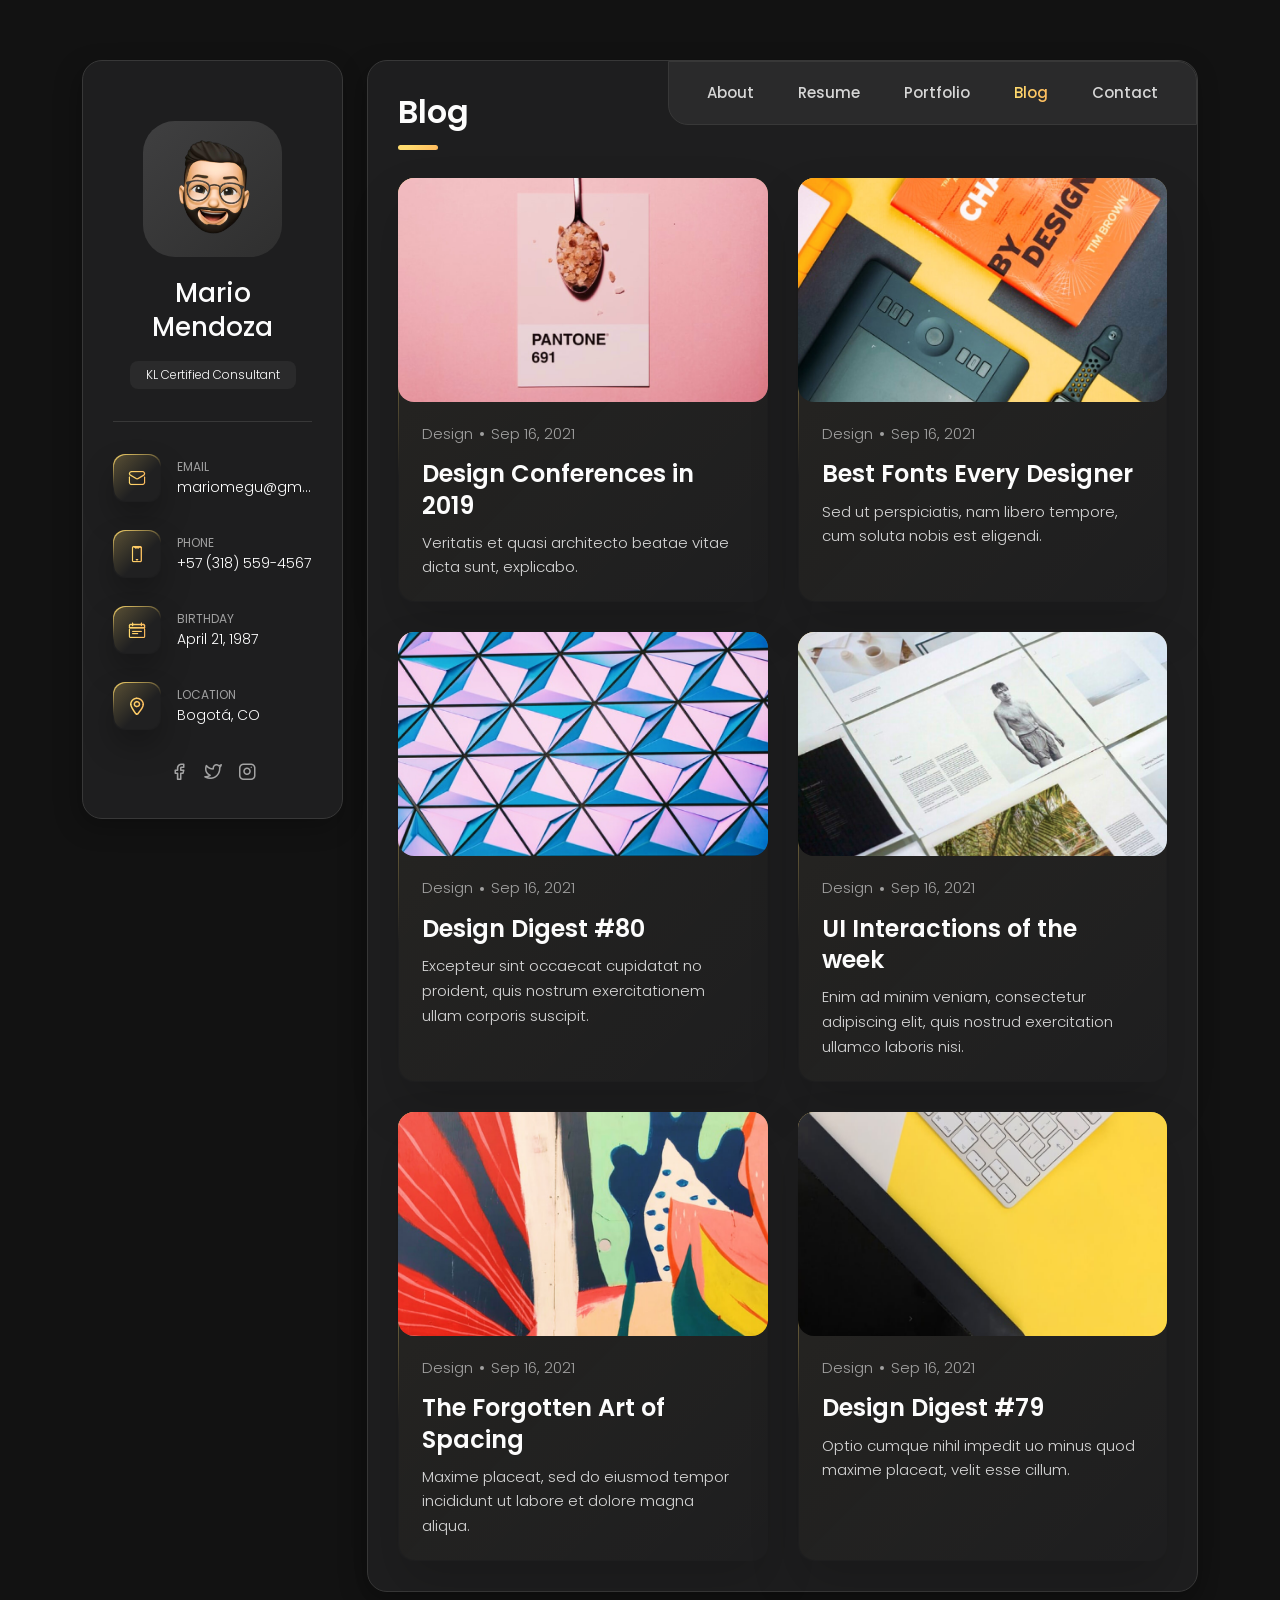
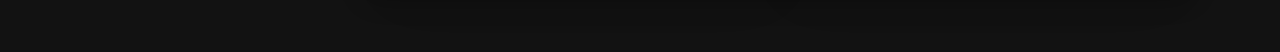
==== commit 6e599db3: "modificación nombre" ====
--- a/blog.html
+++ b/blog.html
@@ -56,8 +56,8 @@
 						    </figure>
 
 						    <div class="text-xl-center">
-						        <h3 class="title title--h3 sidebar__name">Ricardo Black</h3>
-							    <div class="badge">Creative Director</div>
+						        <h3 class="title title--h3 sidebar__name">Mario Mendoza</h3>
+							    <div class="badge">KL Certified Consultant</div>
 						    </div>
 
 							<button class="btn btn--small btn--icon-right sidebar__btn js-btn-toggle"><span>Show Contacts</span><i class="feathericon-chevron-down"></i></button>
@@ -71,7 +71,7 @@
 							        <span class="box icon-box"><i class="font-icon icon-envelope"></i></span>
 								    <div class="contacts-block__info">
 									    <span class="overhead">Email</span>
-									    <a class="text-overflow" href="mailto:ricardo@example.com" title="ricardo@example.com">ricardo@example.com</a>
+									    <a class="text-overflow" href="mailto:mariomegu@gmail.com" title="mariomegu@gmail.com">mariomegu@gmail.com</a>
 								    </div>
 							    </li>
 							    <!-- Phone -->
@@ -79,7 +79,7 @@
 								    <span class="box icon-box"><i class="font-icon icon-phone"></i></span>
 								    <div class="contacts-block__info">
 									    <span class="overhead">Phone</span>
-							            <span class="text-overflow" title="+1 (070) 123-4567">+1 (070) 123-4567</span>
+							            <span class="text-overflow" title="+1 (070) 123-4567">+57 (318) 559-4567</span>
 								    </div>	
 							    </li>
 								<!-- Birthday -->
@@ -87,7 +87,7 @@
 								    <span class="box icon-box"><i class="font-icon icon-calendar"></i></span>
 								    <div class="contacts-block__info">
 									    <span class="overhead">Birthday</span>
-							            <span class="text-overflow" title="March 12, 1995">March 12, 1995</span>
+							            <span class="text-overflow" title="March 12, 1995">April 21, 1987</span>
 								    </div>
 							    </li>
 								<!-- Location -->
@@ -95,7 +95,7 @@
 								    <span class="box icon-box"><i class="font-icon icon-location"></i></span>
 								    <div class="contacts-block__info">
 									    <span class="overhead">Location</span>
-									    <span class="text-overflow" title="San-Francisco, USA">San-Francisco, USA</span>
+									    <span class="text-overflow" title="San-Francisco, USA">Bogotá, CO</span>
 								    </div>
 							    </li>
 					        </ul>
